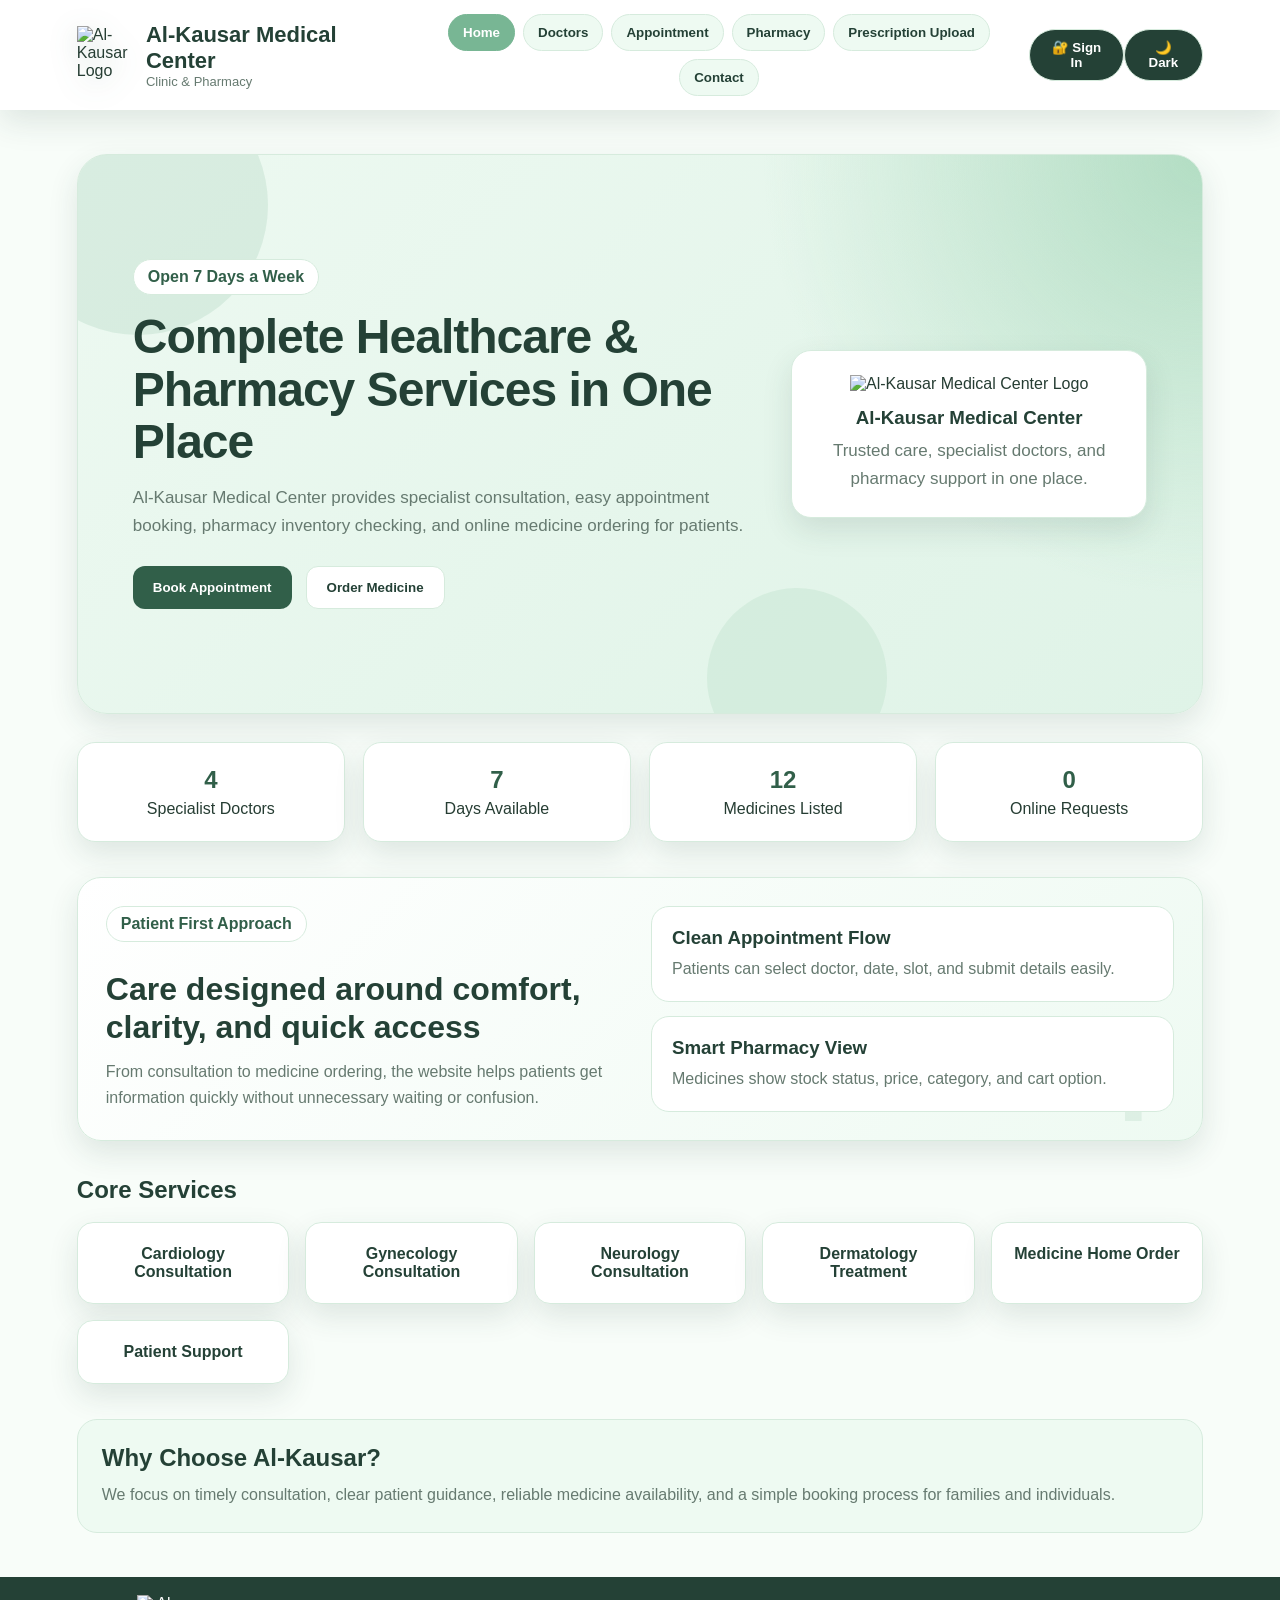
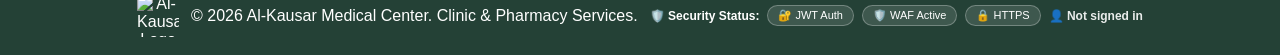
==== index.html @ 9e0a0aa0 "Move security status from sticky top bar into theme-matched footer line" ====
<!DOCTYPE html>
<html lang="en">
<head>
  <meta charset="UTF-8" />
  <meta name="viewport" content="width=device-width, initial-scale=1.0" />
  <title>Al-Kausar Medical Center</title>
  <link rel="icon" type="image/png" href="assets/favicon.png" />
  <link rel="stylesheet" href="style.css" />
</head>
<body>
  <div id="preloader" class="preloader">
    <img src="assets/logo.png" alt="Al-Kausar Logo" />
    <p>Loading Al-Kausar Medical Center...</p>
  </div>
  <header class="topbar">
    <div class="brand" onclick="openTab('home')">
      <img src="assets/logo.png" alt="Al-Kausar Logo" />
      <div>
        <h2>Al-Kausar Medical Center</h2>
        <p>Clinic & Pharmacy</p>
      </div>
    </div>

    <button id="menuToggle" class="menu-toggle" aria-label="Open menu">☰</button>

    <nav class="nav-tabs" id="navTabs">
      <button class="tab-btn active" data-tab="home">Home</button>
      <button class="tab-btn" data-tab="doctors">Doctors</button>
      <button class="tab-btn" data-tab="appointment">Appointment</button>
      <button class="tab-btn" data-tab="pharmacy">Pharmacy</button>
      <button class="tab-btn" data-tab="prescription">Prescription Upload</button>
      <button class="tab-btn" data-tab="contact">Contact</button>
    </nav>
    <button id="loginBtn" class="theme-toggle" title="Sign in with Amazon Cognito">🔐 Sign In</button>
    <button id="themeToggle" class="theme-toggle" title="Switch theme">🌙 Dark</button>
  </header>

  <main>
    <section id="home" class="tab-section active-section">
      <div class="hero">
        <div class="hero-text">
          <span class="pill">Open 7 Days a Week</span>
          <h1>Complete Healthcare & Pharmacy Services in One Place</h1>
          <p>
            Al-Kausar Medical Center provides specialist consultation, easy appointment booking, pharmacy inventory checking, and online medicine ordering for patients.
          </p>
          <div class="hero-actions">
            <button class="primary-btn" onclick="openTab('appointment')">Book Appointment</button>
            <button class="secondary-btn" onclick="openTab('pharmacy')">Order Medicine</button>
          </div>
        </div>

        <div class="hero-logo-card">
          <img src="assets/logo.png" alt="Al-Kausar Medical Center Logo" />
          <h3>Al-Kausar Medical Center</h3>
          <p>Trusted care, specialist doctors, and pharmacy support in one place.</p>
        </div>
      </div>

      <div class="stats">
        <div><h2>4</h2><p>Specialist Doctors</p></div>
        <div><h2>7</h2><p>Days Available</p></div>
        <div><h2 id="homeMedicineCount">0</h2><p>Medicines Listed</p></div>
        <div><h2 id="homeOrderCount">0</h2><p>Online Requests</p></div>
      </div>

      <section class="content-block featured-care">
        <div class="featured-text">
          <span class="pill">Patient First Approach</span>
          <h2>Care designed around comfort, clarity, and quick access</h2>
          <p>
            From consultation to medicine ordering, the website helps patients get information quickly
            without unnecessary waiting or confusion.
          </p>
        </div>
        <div class="featured-cards">
          <div>
            <h3>Clean Appointment Flow</h3>
            <p>Patients can select doctor, date, slot, and submit details easily.</p>
          </div>
          <div>
            <h3>Smart Pharmacy View</h3>
            <p>Medicines show stock status, price, category, and cart option.</p>
          </div>
        </div>
      </section>

      <section class="content-block">
        <h2>Core Services</h2>
        <div class="service-grid">
          <div>Cardiology Consultation</div>
          <div>Gynecology Consultation</div>
          <div>Neurology Consultation</div>
          <div>Dermatology Treatment</div>
          <div>Medicine Home Order</div>
          <div>Patient Support</div>
        </div>
      </section>

      <section class="content-block notice">
        <h2>Why Choose Al-Kausar?</h2>
        <p>
          We focus on timely consultation, clear patient guidance, reliable medicine availability,
          and a simple booking process for families and individuals.
        </p>
      </section>
    </section>

    <section id="doctors" class="tab-section">
      <div class="page-title">
        <h1>Doctor Schedule</h1>
        <p>View specialists, timings, room numbers, and direct booking options.</p>
      </div>
      <div id="doctorCards" class="card-grid"></div>
    </section>

    <section id="appointment" class="tab-section">
      <div class="page-title">
        <h1>Book Appointment</h1>
        <p>Book your clinic visit by selecting doctor, date, and time slot.</p>
      </div>

      <div class="two-column">
        <form id="appointmentForm" class="form-card">
          <h2>Patient Information</h2>
          <input type="text" id="patientName" placeholder="Patient Name" required />
          <input type="tel" id="phone" placeholder="Phone Number" required />
          <select id="doctorSelect" required>
            <option value="">Select Doctor</option>
          </select>
          <select id="slotSelect" required>
            <option value="">Select Slot</option>
          </select>
          <input type="date" id="date" required />
          <textarea id="message" placeholder="Symptoms / Message"></textarea>
          <button type="submit" class="primary-btn">Confirm Appointment</button>
        </form>

        <div class="info-card">
          <h2>Appointment Guidelines</h2>
          <ul>
            <li>Choose doctor and available slot carefully.</li>
            <li>Arrive 10 minutes before your appointment.</li>
            <li>Your booking confirmation will be shown instantly.</li>
            <li>Our team will contact you for confirmation if required.</li>
          </ul>
        </div>
      </div>

      <div id="appointmentResult" class="result-box hidden"></div>
    </section>

    <section id="pharmacy" class="tab-section">
      <div class="page-title">
        <h1>Pharmacy Inventory</h1>
        <p>Search medicine, add available items to cart, and place an online order.</p>
      </div>

      <div class="search-row">
        <input type="text" id="medicineSearch" placeholder="Search medicine or category..." />
        <select id="stockFilter">
          <option value="all">All Medicines</option>
          <option value="available">Available Only</option>
          <option value="out">Out of Stock</option>
        </select>
      </div>

      <div class="pharmacy-layout">
        <div id="medicineCards" class="medicine-grid"></div>

        <aside class="cart-panel">
          <h2>Medicine Cart</h2>
          <div id="cartItems" class="cart-items"></div>
          <div class="cart-total">
            <span>Total:</span>
            <strong id="cartTotal">Rs. 0</strong>
          </div>

          <form id="orderForm" class="order-form">
            <h3>Order Information</h3>
            <input type="text" id="customerName" placeholder="Full Name" required />
            <input type="tel" id="customerContact" placeholder="Contact Number" required />
            <textarea id="customerAddress" placeholder="Delivery Address" required></textarea>
            <button type="submit" class="primary-btn full-btn">Place Order</button>
          </form>
        </aside>
      </div>

      <div id="orderResult" class="result-box hidden"></div>
    </section>


    <section id="prescription" class="tab-section">
      <div class="page-title">
        <h1>Upload Prescription</h1>
        <p>Upload prescription image or PDF securely using private S3 pre-signed URL storage.</p>
      </div>

      <div class="two-column">
        <form id="prescriptionForm" class="form-card">
          <h2>Prescription File</h2>
          <input type="file" id="prescriptionFile" accept=".jpg,.jpeg,.png,.pdf" required />
          <button type="submit" class="primary-btn">Upload Prescription</button>
        </form>

        <div class="info-card">
          <h2>Upload Guidelines</h2>
          <ul>
            <li>Allowed file types: JPG, PNG, and PDF.</li>
            <li>The file is uploaded to private Amazon S3 storage.</li>
            <li>A temporary pre-signed URL is used for secure upload.</li>
            <li>The upload link automatically expires after a short time.</li>
          </ul>
        </div>
      </div>

      <div id="prescriptionResult" class="result-box hidden"></div>
    </section>

    <section id="contact" class="tab-section">
      <div class="page-title">
        <h1>Contact Us</h1>
        <p>Reach Al-Kausar Medical Center for appointments and pharmacy support.</p>
      </div>

      <div class="contact-grid">
        <div class="info-card">
          <h2>Clinic Details</h2>
          <p><strong>Address:</strong> Main Road, Karachi, Pakistan</p>
          <p><strong>Phone:</strong> 0318 0215568</p>
          <p><strong>WhatsApp:</strong> +92 318 0215568</p>
          <p><strong>Email:</strong> zaheeruddinansari1@gmail.com</p>
          <p><strong>Timing:</strong> Monday to Sunday, 10:00 AM - 9:00 PM</p>

          <div class="contact-buttons">
            <a class="contact-btn call" href="tel:+923180215568">Call Now</a>
            <a class="contact-btn whatsapp" href="https://wa.me/923180215568" target="_blank">WhatsApp</a>
            <a class="contact-btn gmail" href="mailto:zaheeruddinansari1@gmail.com">Gmail</a>
            <a class="contact-btn facebook" href="https://www.facebook.com/Alkausarmedicalcenter/" target="_blank">Facebook</a>
          </div>
        </div>

        <div class="info-card">
          <h2>Clinic Highlights</h2>
          <p><strong>Specialists:</strong> Cardiology, Gynecology, Neurology, Dermatology</p>
          <p><strong>Pharmacy:</strong> Medicine availability and ordering</p>
          <p><strong>Booking:</strong> Online appointment request</p>
          <p><strong>Support:</strong> Call, WhatsApp, Gmail, and Facebook</p>
          <p><strong>Care:</strong> Family-friendly medical services</p>
        </div>
      </div>
    </section>
  </main>

  <footer>
    <img src="assets/logo.png" alt="Al-Kausar Logo" />
    <p>© 2026 Al-Kausar Medical Center. Clinic & Pharmacy Services.</p>
    <div id="securityBar" class="security-bar">
      <div class="security-bar-inner">
        <span>🛡️ <strong>Security Status:</strong></span>
        <span id="secAuth" class="sec-badge">🔐 JWT Auth</span>
        <span id="secWAF" class="sec-badge">🛡️ WAF Active</span>
        <span id="secTLS" class="sec-badge">🔒 HTTPS</span>
        <span id="secUser" class="sec-user"></span>
      </div>
    </div>
  </footer>

  <script src="script-final-no-login.js"></script>
</body>
</html>
---- style.css ----
* {
  margin: 0;
  padding: 0;
  box-sizing: border-box;
  font-family: Arial, Helvetica, sans-serif;
}

:root {
  --dark: #244136;
  --deep: #315f49;
  --green: #78b694;
  --green-2: #9ed3b3;
  --mint: #eefaf2;
  --soft: #f8fdf9;
  --border: #d6ebdd;
  --white: #ffffff;
  --text: #263d33;
  --muted: #667a70;
  --danger: #b83d3d;
  --danger-bg: #ffe8e8;
  --warning-bg: #fff4d9;
  --shadow: 0 12px 30px rgba(36, 65, 54, 0.12);
}

body {
  background: var(--soft);
  color: var(--text);
}

.topbar {
  background: rgba(255, 255, 255, 0.95);
  padding: 14px 6%;
  display: flex;
  justify-content: space-between;
  align-items: center;
  box-shadow: var(--shadow);
  position: sticky;
  top: 0;
  z-index: 20;
  backdrop-filter: blur(12px);
}

.brand {
  display: flex;
  align-items: center;
  gap: 12px;
  cursor: pointer;
}

.brand img {
  width: 58px;
  height: 58px;
  object-fit: contain;
}

.brand h2 {
  color: var(--dark);
  font-size: 22px;
}

.brand p {
  color: var(--muted);
  font-size: 13px;
}

.nav-tabs {
  display: flex;
  gap: 8px;
  flex-wrap: wrap;
  justify-content: center;
}

.tab-btn {
  border: 1px solid var(--border);
  background: var(--mint);
  color: var(--dark);
  padding: 10px 14px;
  border-radius: 999px;
  cursor: pointer;
  font-weight: bold;
}

.tab-btn:hover,
.tab-btn.active {
  background: var(--green);
  color: var(--white);
  border-color: var(--green);
}

main {
  min-height: 82vh;
}

.tab-section {
  display: none;
  padding: 44px 6%;
}

.active-section {
  display: block;
}

.hero {
  background:
    radial-gradient(circle at top right, rgba(158, 211, 179, 0.7), transparent 35%),
    linear-gradient(135deg, #edf9f1, #dff3e7);
  border-radius: 30px;
  padding: 55px;
  display: grid;
  grid-template-columns: 1.4fr 0.8fr;
  gap: 35px;
  align-items: center;
  box-shadow: var(--shadow);
  border: 1px solid var(--border);
}

.pill {
  background: var(--white);
  color: var(--deep);
  padding: 8px 14px;
  border-radius: 999px;
  display: inline-block;
  font-weight: bold;
  margin-bottom: 16px;
  border: 1px solid var(--border);
}

.hero h1 {
  color: var(--dark);
  font-size: 48px;
  margin-bottom: 15px;
  line-height: 1.1;
}

.hero p {
  color: var(--muted);
  font-size: 17px;
  line-height: 1.65;
}

.hero-actions {
  margin-top: 26px;
  display: flex;
  gap: 14px;
  flex-wrap: wrap;
}

.primary-btn,
.secondary-btn,
.danger-btn {
  border: none;
  padding: 13px 20px;
  border-radius: 12px;
  font-weight: bold;
  cursor: pointer;
}

.primary-btn {
  background: var(--deep);
  color: var(--white);
}

.primary-btn:hover {
  background: var(--dark);
}

.secondary-btn {
  background: var(--white);
  color: var(--dark);
  border: 1px solid var(--border);
}

.danger-btn {
  background: var(--danger-bg);
  color: var(--danger);
}

.primary-btn:disabled {
  opacity: 0.55;
  cursor: not-allowed;
}

.hero-logo-card,
.form-card,
.info-card,
.card,
.cart-panel,
.record-card {
  background: var(--white);
  padding: 24px;
  border-radius: 20px;
  box-shadow: var(--shadow);
  border: 1px solid var(--border);
}

.hero-logo-card {
  text-align: center;
}

.hero-logo-card img {
  width: 210px;
  max-width: 100%;
  object-fit: contain;
  margin-bottom: 14px;
}

.hero-logo-card h3 {
  color: var(--dark);
  margin-bottom: 8px;
}

.stats {
  display: grid;
  grid-template-columns: repeat(4, 1fr);
  gap: 18px;
  margin: 28px 0;
}

.stats div {
  background: var(--white);
  border-radius: 18px;
  box-shadow: var(--shadow);
  padding: 23px;
  text-align: center;
  border: 1px solid var(--border);
}

.stats h2 {
  color: var(--deep);
  margin-bottom: 6px;
}

.content-block {
  margin-top: 35px;
}

.content-block h2,
.page-title h1 {
  color: var(--dark);
}

.notice {
  background: var(--mint);
  border: 1px solid var(--border);
  padding: 24px;
  border-radius: 20px;
}

.notice p {
  color: var(--muted);
  margin-top: 10px;
  line-height: 1.6;
}

.page-title {
  margin-bottom: 28px;
}

.page-title h1 {
  font-size: 40px;
  margin-bottom: 8px;
}

.page-title p {
  color: var(--muted);
}

.service-grid {
  margin-top: 18px;
  display: grid;
  grid-template-columns: repeat(auto-fit, minmax(190px, 1fr));
  gap: 16px;
}

.service-grid div {
  background: var(--white);
  padding: 22px;
  border-radius: 16px;
  text-align: center;
  box-shadow: var(--shadow);
  font-weight: bold;
  color: var(--dark);
  border: 1px solid var(--border);
}

.card-grid,
.medicine-grid {
  display: grid;
  grid-template-columns: repeat(auto-fit, minmax(255px, 1fr));
  gap: 20px;
}

.card h3 {
  color: var(--dark);
  margin: 10px 0;
}

.card p {
  color: var(--muted);
  margin: 8px 0;
  line-height: 1.45;
}

.badge {
  display: inline-block;
  padding: 7px 11px;
  background: var(--mint);
  color: var(--deep);
  border-radius: 999px;
  font-size: 13px;
  font-weight: bold;
  border: 1px solid var(--border);
}

.available {
  background: #ddf7e5;
  color: #247a43;
}

.out {
  background: var(--danger-bg);
  color: var(--danger);
}

.low {
  background: var(--warning-bg);
  color: #9a6b00;
}

.two-column,
.contact-grid,
.records-grid {
  display: grid;
  grid-template-columns: 1.15fr 0.85fr;
  gap: 24px;
}

.form-card {
  display: grid;
  gap: 14px;
}

.form-card h2,
.info-card h2,
.cart-panel h2,
.record-card h2 {
  color: var(--dark);
}

.info-card p,
.info-card li {
  margin: 10px 0;
  color: var(--muted);
  line-height: 1.5;
}

.info-card ul {
  padding-left: 20px;
}

input,
select,
textarea {
  padding: 13px;
  border: 1px solid var(--border);
  border-radius: 12px;
  font-size: 15px;
  outline-color: var(--green);
  background: #fcfffd;
}

textarea {
  min-height: 95px;
  resize: vertical;
}

.result-box {
  background: var(--white);
  margin-top: 22px;
  padding: 20px;
  border-radius: 16px;
  border-left: 6px solid var(--green);
  box-shadow: var(--shadow);
}

.result-box h3 {
  color: var(--dark);
  margin-bottom: 10px;
}

.hidden {
  display: none;
}

.search-row {
  display: flex;
  gap: 14px;
  margin-bottom: 24px;
}

.search-row input {
  flex: 1;
}

.pharmacy-layout {
  display: grid;
  grid-template-columns: 1fr 370px;
  gap: 24px;
  align-items: start;
}

.cart-panel {
  position: sticky;
  top: 105px;
}

.cart-items {
  margin: 16px 0;
  max-height: 230px;
  overflow-y: auto;
}

.cart-item {
  background: var(--mint);
  border-radius: 12px;
  padding: 12px;
  margin-bottom: 10px;
  border: 1px solid var(--border);
}

.cart-item-top {
  display: flex;
  justify-content: space-between;
  gap: 8px;
  align-items: center;
}

.small-btn {
  border: none;
  background: var(--danger-bg);
  color: var(--danger);
  padding: 6px 9px;
  border-radius: 8px;
  cursor: pointer;
  font-weight: bold;
}

.qty-row {
  display: flex;
  gap: 8px;
  margin-top: 8px;
}

.qty-row button {
  padding: 7px 12px;
}

.cart-total {
  border-top: 1px solid var(--border);
  border-bottom: 1px solid var(--border);
  padding: 14px 0;
  display: flex;
  justify-content: space-between;
  margin-bottom: 15px;
}

.order-form {
  display: grid;
  gap: 12px;
}

.order-form h3 {
  color: var(--dark);
}

.full-btn {
  width: 100%;
}

.record-actions {
  display: flex;
  gap: 12px;
  flex-wrap: wrap;
  margin-bottom: 20px;
}

.record-item {
  background: var(--mint);
  border: 1px solid var(--border);
  padding: 14px;
  border-radius: 14px;
  margin: 12px 0;
}

.record-item p {
  color: var(--muted);
  margin: 6px 0;
}

footer {
  background: var(--dark);
  color: var(--white);
  text-align: center;
  padding: 18px;
  display: flex;
  gap: 12px;
  align-items: center;
  justify-content: center;
  flex-wrap: wrap;
}

footer img {
  width: 42px;
  height: 42px;
  object-fit: contain;
}

@media (max-width: 1020px) {
  .topbar {
    flex-direction: column;
    gap: 16px;
  }

  .hero,
  .two-column,
  .contact-grid,
  .records-grid,
  .pharmacy-layout {
    grid-template-columns: 1fr;
  }

  .cart-panel {
    position: static;
  }

  .stats {
    grid-template-columns: repeat(2, 1fr);
  }
}

@media (max-width: 620px) {
  .tab-section {
    padding: 28px 5%;
  }

  .brand h2 {
    font-size: 18px;
  }

  .brand img {
    width: 50px;
    height: 50px;
  }

  .hero {
    padding: 30px;
  }

  .hero h1 {
    font-size: 33px;
  }

  .stats {
    grid-template-columns: 1fr;
  }

  .search-row {
    flex-direction: column;
  }
}

.contact-buttons {
  margin-top: 20px;
  display: grid;
  grid-template-columns: repeat(2, 1fr);
  gap: 12px;
}

.contact-btn {
  text-decoration: none;
  padding: 12px 14px;
  border-radius: 12px;
  text-align: center;
  font-weight: bold;
  color: var(--white);
  box-shadow: 0 8px 18px rgba(36, 65, 54, 0.10);
}

.contact-btn.call {
  background: var(--deep);
}

.contact-btn.whatsapp {
  background: #25d366;
}

.contact-btn.gmail {
  background: #d44638;
}

.contact-btn.facebook {
  background: #1877f2;
}

.contact-btn:hover {
  filter: brightness(0.95);
  transform: translateY(-1px);
}

@media (max-width: 520px) {
  .contact-buttons {
    grid-template-columns: 1fr;
  }
}

/* Professional polish update */
html {
  scroll-behavior: smooth;
}

body {
  transition: background 0.35s ease, color 0.35s ease;
}

.preloader {
  position: fixed;
  inset: 0;
  background: var(--soft);
  z-index: 999;
  display: grid;
  place-items: center;
  text-align: center;
  transition: opacity 0.5s ease, visibility 0.5s ease;
}

.preloader img {
  width: 120px;
  animation: pulseLogo 1.4s infinite ease-in-out;
}

.preloader p {
  color: var(--dark);
  font-weight: bold;
  margin-top: 14px;
}

.preloader.hide {
  opacity: 0;
  visibility: hidden;
}

.theme-toggle {
  border: 1px solid var(--border);
  background: var(--dark);
  color: var(--white);
  padding: 10px 14px;
  border-radius: 999px;
  cursor: pointer;
  font-weight: bold;
  transition: transform 0.25s ease, background 0.25s ease;
}

.theme-toggle:hover {
  transform: translateY(-2px);
  background: var(--deep);
}

.hero,
.stats div,
.service-grid div,
.card,
.info-card,
.form-card,
.cart-panel,
.hero-logo-card,
.record-card,
.notice {
  animation: fadeUp 0.65s ease both;
}

.card,
.service-grid div,
.stats div,
.info-card,
.form-card,
.cart-panel,
.hero-logo-card {
  transition: transform 0.28s ease, box-shadow 0.28s ease, border-color 0.28s ease;
}

.card:hover,
.service-grid div:hover,
.stats div:hover,
.info-card:hover,
.form-card:hover,
.cart-panel:hover,
.hero-logo-card:hover {
  transform: translateY(-6px);
  box-shadow: 0 18px 40px rgba(36, 65, 54, 0.18);
  border-color: var(--green-2);
}

.primary-btn,
.secondary-btn,
.danger-btn,
.tab-btn,
.contact-btn {
  transition: transform 0.25s ease, filter 0.25s ease, background 0.25s ease, color 0.25s ease;
}

.primary-btn:hover,
.secondary-btn:hover,
.danger-btn:hover,
.tab-btn:hover,
.contact-btn:hover {
  transform: translateY(-2px);
}

.hero-logo-card img {
  animation: floatLogo 3.5s ease-in-out infinite;
}

.card:nth-child(2),
.service-grid div:nth-child(2),
.stats div:nth-child(2) {
  animation-delay: 0.08s;
}

.card:nth-child(3),
.service-grid div:nth-child(3),
.stats div:nth-child(3) {
  animation-delay: 0.16s;
}

.card:nth-child(4),
.service-grid div:nth-child(4),
.stats div:nth-child(4) {
  animation-delay: 0.24s;
}

input:focus,
select:focus,
textarea:focus {
  box-shadow: 0 0 0 4px rgba(120, 182, 148, 0.20);
}

.result-box {
  animation: fadeUp 0.45s ease both;
}

body.dark-mode {
  --dark: #e9fff1;
  --deep: #9ed3b3;
  --green: #78b694;
  --green-2: #a9dcbc;
  --mint: #163326;
  --soft: #0d1f18;
  --border: #2d5a44;
  --white: #132b21;
  --text: #e6f7ed;
  --muted: #b6cfc0;
  --danger: #ff9b9b;
  --danger-bg: #4a2020;
  --warning-bg: #493c18;
  --shadow: 0 12px 30px rgba(0, 0, 0, 0.35);
}

body.dark-mode .topbar {
  background: rgba(19, 43, 33, 0.92);
}

body.dark-mode .hero {
  background:
    radial-gradient(circle at top right, rgba(120, 182, 148, 0.25), transparent 35%),
    linear-gradient(135deg, #132b21, #0f251c);
}

body.dark-mode input,
body.dark-mode select,
body.dark-mode textarea {
  background: #0f251c;
  color: var(--text);
}

body.dark-mode .secondary-btn {
  background: #0f251c;
  color: var(--text);
}

body.dark-mode .preloader {
  background: var(--soft);
}

body.dark-mode .contact-btn.gmail,
body.dark-mode .contact-btn.facebook,
body.dark-mode .contact-btn.whatsapp {
  color: white;
}

@keyframes fadeUp {
  from {
    opacity: 0;
    transform: translateY(18px);
  }
  to {
    opacity: 1;
    transform: translateY(0);
  }
}

@keyframes floatLogo {
  0%, 100% {
    transform: translateY(0);
  }
  50% {
    transform: translateY(-10px);
  }
}

@keyframes pulseLogo {
  0%, 100% {
    transform: scale(1);
    opacity: 0.85;
  }
  50% {
    transform: scale(1.08);
    opacity: 1;
  }
}

@media (max-width: 1020px) {
  .theme-toggle {
    align-self: center;
  }
}

/* v6 responsive and premium animation update */
.menu-toggle {
  display: none;
  border: 1px solid var(--border);
  background: var(--mint);
  color: var(--dark);
  width: 44px;
  height: 44px;
  border-radius: 12px;
  font-size: 24px;
  cursor: pointer;
  transition: transform 0.25s ease, background 0.25s ease;
}

.menu-toggle:hover {
  transform: rotate(4deg) scale(1.05);
  background: var(--green);
  color: var(--white);
}

.brand img {
  animation: logoGlow 3s ease-in-out infinite;
  filter: drop-shadow(0 8px 14px rgba(49, 95, 73, 0.22));
  transition: transform 0.35s ease, filter 0.35s ease;
}

.brand:hover img {
  transform: rotate(-4deg) scale(1.08);
  filter: drop-shadow(0 12px 22px rgba(49, 95, 73, 0.35));
}

.hero {
  position: relative;
  overflow: hidden;
  min-height: 560px;
}

.hero::before,
.hero::after {
  content: "";
  position: absolute;
  border-radius: 50%;
  pointer-events: none;
}

.hero::before {
  width: 260px;
  height: 260px;
  background: rgba(120, 182, 148, 0.18);
  top: -80px;
  left: -70px;
  animation: slowFloat 7s ease-in-out infinite;
}

.hero::after {
  width: 180px;
  height: 180px;
  background: rgba(158, 211, 179, 0.22);
  bottom: -55px;
  right: 28%;
  animation: slowFloat 8s ease-in-out infinite reverse;
}

.hero-text,
.hero-logo-card {
  position: relative;
  z-index: 1;
}

.hero-text h1 {
  max-width: 780px;
  letter-spacing: -1px;
}

.trust-row {
  margin-top: 30px;
  display: grid;
  grid-template-columns: repeat(3, 1fr);
  gap: 14px;
}

.trust-row div {
  background: rgba(255, 255, 255, 0.72);
  border: 1px solid var(--border);
  border-radius: 16px;
  padding: 14px;
  backdrop-filter: blur(8px);
  transition: transform 0.25s ease, background 0.25s ease;
}

.trust-row div:hover {
  transform: translateY(-4px);
  background: var(--white);
}

.trust-row strong {
  display: block;
  color: var(--dark);
  margin-bottom: 4px;
}

.trust-row span {
  color: var(--muted);
  font-size: 13px;
}

.logo-orbit {
  width: 230px;
  height: 230px;
  margin: 0 auto 12px;
  position: relative;
  display: grid;
  place-items: center;
}

.logo-orbit img {
  width: 185px;
  position: relative;
  z-index: 2;
  animation: logoBreath 3.2s ease-in-out infinite;
}

.logo-orbit span {
  position: absolute;
  border: 1px dashed var(--green);
  border-radius: 50%;
  inset: 8px;
  animation: rotateOrbit 16s linear infinite;
}

.logo-orbit span:nth-child(2) {
  inset: 28px;
  animation-direction: reverse;
  animation-duration: 11s;
  opacity: 0.65;
}

.mini-hours {
  background: var(--mint);
  border: 1px solid var(--border);
  padding: 12px;
  border-radius: 14px;
  margin-top: 16px;
}

.mini-hours p {
  margin: 6px 0;
  font-size: 14px;
}

.quick-strip {
  margin: 24px 0;
  display: grid;
  grid-template-columns: repeat(3, 1fr);
  gap: 18px;
}

.quick-strip div {
  background: var(--white);
  border: 1px solid var(--border);
  box-shadow: var(--shadow);
  border-radius: 20px;
  padding: 22px;
  transition: transform 0.28s ease, box-shadow 0.28s ease;
  animation: fadeUp 0.65s ease both;
}

.quick-strip div:hover {
  transform: translateY(-8px) scale(1.01);
  box-shadow: 0 20px 42px rgba(36, 65, 54, 0.18);
}

.quick-strip span {
  display: inline-grid;
  place-items: center;
  width: 42px;
  height: 42px;
  border-radius: 50%;
  background: var(--mint);
  color: var(--deep);
  font-weight: bold;
  margin-bottom: 12px;
  border: 1px solid var(--border);
}

.quick-strip h3 {
  color: var(--dark);
  margin-bottom: 8px;
}

.quick-strip p {
  color: var(--muted);
  line-height: 1.5;
}

.featured-care {
  display: grid;
  grid-template-columns: 1fr 1fr;
  gap: 22px;
  align-items: stretch;
  background: linear-gradient(135deg, var(--white), var(--mint));
  border: 1px solid var(--border);
  border-radius: 24px;
  padding: 28px;
  box-shadow: var(--shadow);
  overflow: hidden;
  position: relative;
}

.featured-care::after {
  content: "+";
  position: absolute;
  right: 25px;
  bottom: -28px;
  font-size: 150px;
  color: rgba(120, 182, 148, 0.15);
  font-weight: bold;
}

.featured-text,
.featured-cards {
  position: relative;
  z-index: 1;
}

.featured-text h2 {
  font-size: 32px;
  line-height: 1.2;
  margin: 12px 0;
}

.featured-text p {
  color: var(--muted);
  line-height: 1.65;
}

.featured-cards {
  display: grid;
  gap: 14px;
}

.featured-cards div {
  background: var(--white);
  border: 1px solid var(--border);
  border-radius: 18px;
  padding: 20px;
  transition: transform 0.25s ease;
}

.featured-cards div:hover {
  transform: translateX(6px);
}

.featured-cards h3 {
  color: var(--dark);
  margin-bottom: 8px;
}

.featured-cards p {
  color: var(--muted);
  line-height: 1.5;
}

.card:hover .badge {
  transform: scale(1.04);
}

.badge {
  transition: transform 0.25s ease;
}

.card {
  position: relative;
  overflow: hidden;
}

.card::after {
  content: "";
  position: absolute;
  width: 80px;
  height: 80px;
  background: rgba(120, 182, 148, 0.10);
  border-radius: 50%;
  right: -30px;
  top: -30px;
  transition: transform 0.35s ease;
}

.card:hover::after {
  transform: scale(2.2);
}

.card > * {
  position: relative;
  z-index: 1;
}

.contact-btn {
  position: relative;
  overflow: hidden;
}

.contact-btn::after {
  content: "";
  position: absolute;
  inset: 0;
  transform: translateX(-100%);
  background: linear-gradient(90deg, transparent, rgba(255,255,255,0.25), transparent);
  transition: transform 0.5s ease;
}

.contact-btn:hover::after {
  transform: translateX(100%);
}

body.dark-mode .trust-row div {
  background: rgba(19, 43, 33, 0.76);
}

body.dark-mode .featured-care {
  background: linear-gradient(135deg, #132b21, #10261d);
}

@keyframes logoGlow {
  0%, 100% {
    filter: drop-shadow(0 8px 14px rgba(49, 95, 73, 0.20));
  }
  50% {
    filter: drop-shadow(0 12px 24px rgba(49, 95, 73, 0.42));
  }
}

@keyframes logoBreath {
  0%, 100% {
    transform: scale(1) translateY(0);
  }
  50% {
    transform: scale(1.035) translateY(-5px);
  }
}

@keyframes rotateOrbit {
  to {
    transform: rotate(360deg);
  }
}

@keyframes slowFloat {
  0%, 100% {
    transform: translate(0, 0);
  }
  50% {
    transform: translate(16px, 20px);
  }
}

/* Stronger mobile responsiveness */
@media (max-width: 1020px) {
  .topbar {
    display: grid;
    grid-template-columns: 1fr auto auto;
    align-items: center;
    gap: 12px;
  }

  .brand {
    justify-self: start;
  }

  .menu-toggle {
    display: inline-grid;
    place-items: center;
  }

  .theme-toggle {
    justify-self: end;
  }

  .nav-tabs {
    grid-column: 1 / -1;
    display: none;
    width: 100%;
    background: var(--white);
    border: 1px solid var(--border);
    border-radius: 18px;
    padding: 12px;
    box-shadow: var(--shadow);
  }

  .nav-tabs.open {
    display: grid;
    grid-template-columns: repeat(2, 1fr);
  }

  .tab-btn {
    width: 100%;
    border-radius: 12px;
  }

  .hero {
    min-height: auto;
    padding: 38px;
  }

  .hero h1 {
    font-size: 42px;
  }

  .trust-row,
  .quick-strip,
  .featured-care {
    grid-template-columns: 1fr;
  }

  .hero-logo-card {
    max-width: 420px;
    margin: 0 auto;
  }

  body.dark-mode .nav-tabs {
    background: var(--white);
  }
}

@media (max-width: 720px) {
  .topbar {
    padding: 12px 4%;
    grid-template-columns: 1fr auto auto;
  }

  .brand h2 {
    font-size: 16px;
  }

  .brand p {
    font-size: 12px;
  }

  .brand img {
    width: 45px;
    height: 45px;
  }

  .theme-toggle {
    padding: 9px 10px;
    font-size: 13px;
  }

  .hero {
    padding: 26px;
    border-radius: 22px;
  }

  .hero h1 {
    font-size: 31px;
    letter-spacing: -0.5px;
  }

  .hero p {
    font-size: 15px;
  }

  .hero-actions {
    display: grid;
    grid-template-columns: 1fr;
  }

  .primary-btn,
  .secondary-btn,
  .danger-btn {
    width: 100%;
  }

  .logo-orbit {
    width: 180px;
    height: 180px;
  }

  .logo-orbit img {
    width: 140px;
  }

  .page-title h1 {
    font-size: 30px;
  }

  .quick-strip div,
  .featured-care,
  .service-grid div,
  .card,
  .form-card,
  .info-card,
  .cart-panel {
    border-radius: 16px;
  }

  .contact-buttons {
    grid-template-columns: 1fr;
  }

  .cart-items {
    max-height: none;
  }
}

@media (max-width: 420px) {
  .topbar {
    grid-template-columns: 1fr auto;
  }

  .theme-toggle {
    grid-column: 1 / -1;
    width: 100%;
  }

  .menu-toggle {
    grid-column: 2;
    grid-row: 1;
  }

  .nav-tabs.open {
    grid-template-columns: 1fr;
  }

  .hero h1 {
    font-size: 27px;
  }

  .stats div {
    padding: 18px;
  }

  .tab-section {
    padding-left: 4%;
    padding-right: 4%;
  }
}

/* ---- Security status (footer) + auth UI ---- */
.security-bar {
  color: var(--white);
  padding: 6px 0;
  font-size: 12px;
}

.security-bar-inner {
  max-width: 1200px;
  margin: 0 auto;
  display: flex;
  flex-wrap: wrap;
  align-items: center;
  justify-content: center;
  gap: 8px;
}

.sec-badge {
  background: rgba(128, 128, 128, 0.18);
  border: 1px solid rgba(128, 128, 128, 0.32);
  padding: 3px 10px;
  border-radius: 999px;
  font-size: 11px;
}

@supports (background: color-mix(in srgb, red 10%, transparent)) {
  .sec-badge {
    background: color-mix(in srgb, currentColor 12%, transparent);
    border: 1px solid color-mix(in srgb, currentColor 28%, transparent);
  }
}

.sec-user {
  font-weight: bold;
  opacity: 0.9;
}

.theme-toggle.logged-in {
  background: var(--green, #1e8e7e);
}
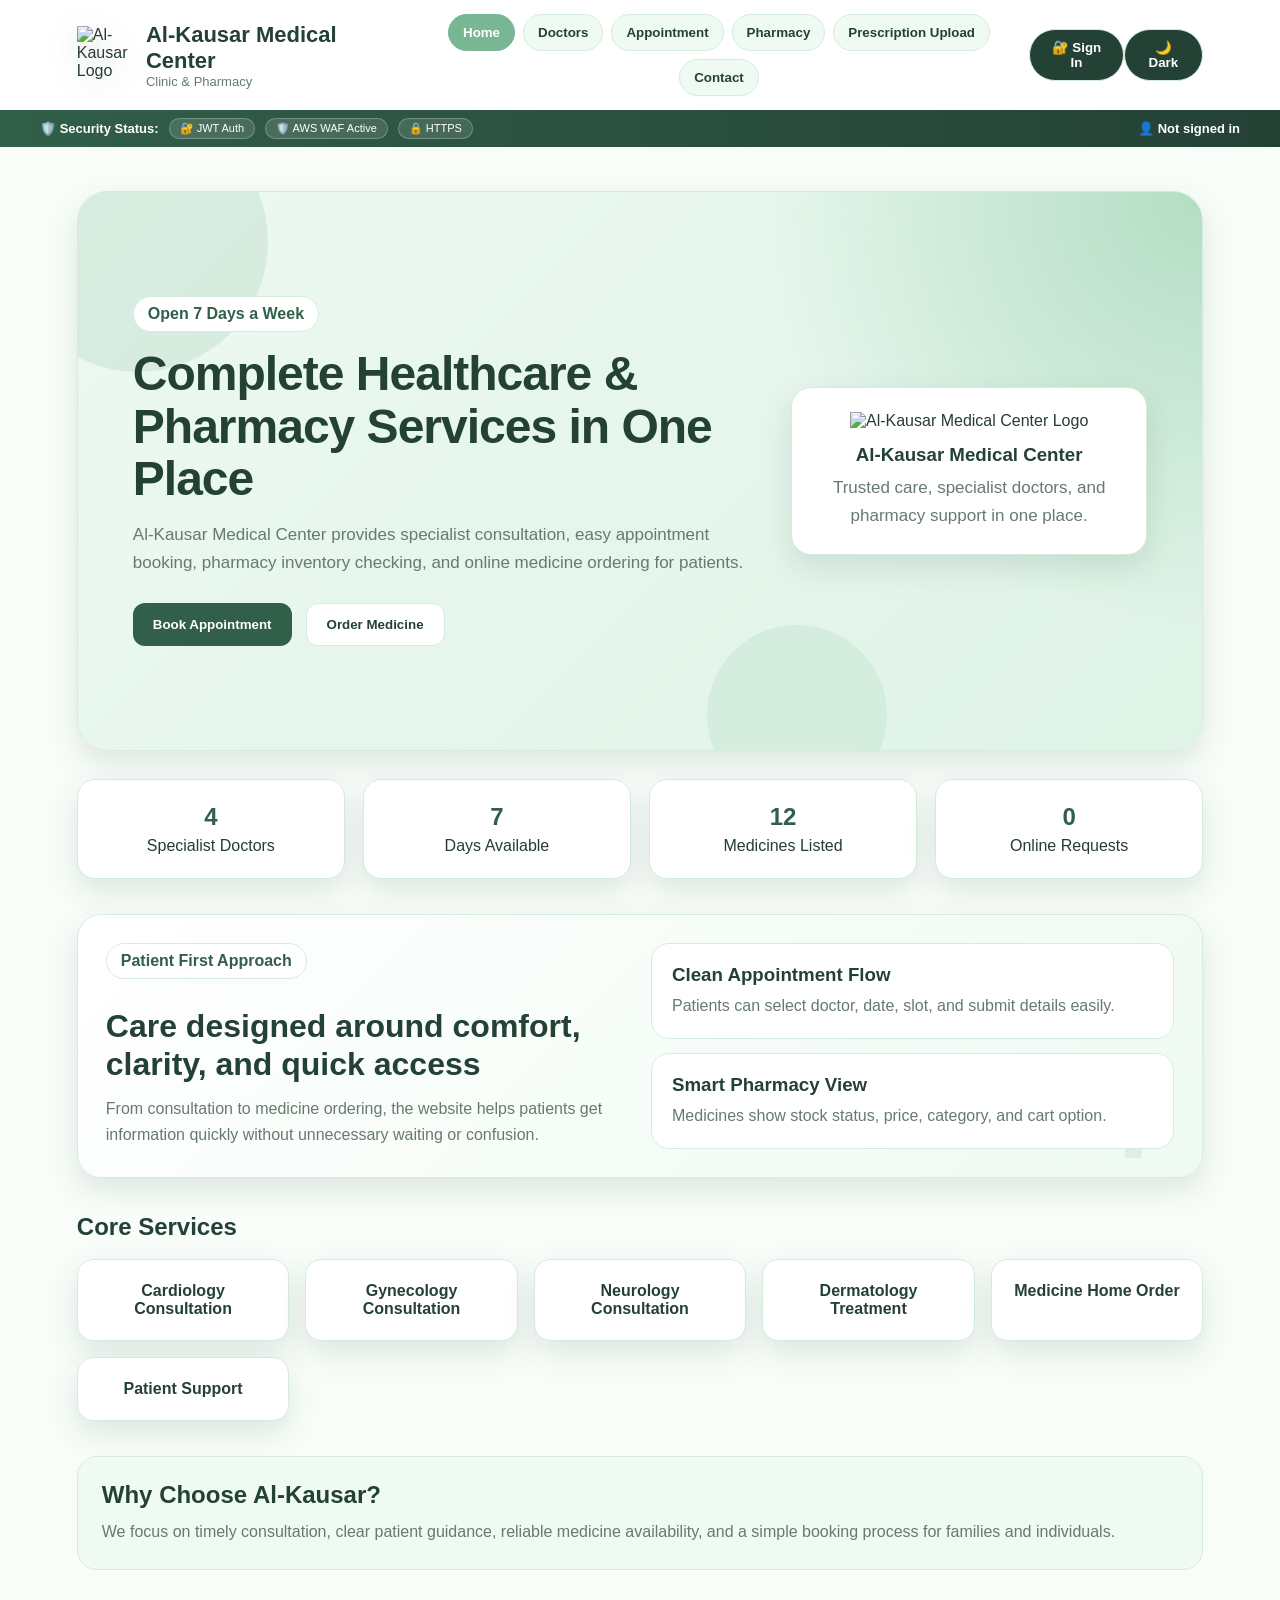
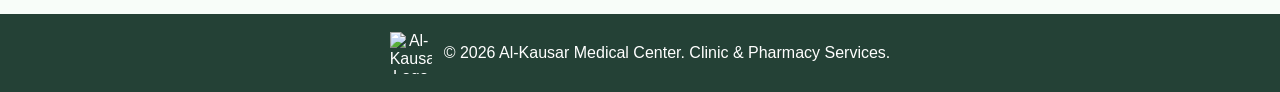
==== commit f4e39116: "Add InfoSec hardening: Cognito login, JWT API auth, WAF, throttling, alerting - Cognito user pool + " ====
--- a/index.html
+++ b/index.html
@@ -35,6 +35,16 @@
     <button id="themeToggle" class="theme-toggle" title="Switch theme">🌙 Dark</button>
   </header>
 
+  <div id="securityBar" class="security-bar hidden">
+    <div class="security-bar-inner">
+      <span>🛡️ <strong>Security Status:</strong></span>
+      <span id="secAuth" class="sec-badge">🔐 JWT Auth</span>
+      <span id="secWAF" class="sec-badge">🛡️ AWS WAF Active</span>
+      <span id="secTLS" class="sec-badge">🔒 HTTPS</span>
+      <span id="secUser" class="sec-user"></span>
+    </div>
+  </div>
+
   <main>
     <section id="home" class="tab-section active-section">
       <div class="hero">
@@ -255,15 +265,6 @@
   <footer>
     <img src="assets/logo.png" alt="Al-Kausar Logo" />
     <p>© 2026 Al-Kausar Medical Center. Clinic & Pharmacy Services.</p>
-    <div id="securityBar" class="security-bar">
-      <div class="security-bar-inner">
-        <span>🛡️ <strong>Security Status:</strong></span>
-        <span id="secAuth" class="sec-badge">🔐 JWT Auth</span>
-        <span id="secWAF" class="sec-badge">🛡️ WAF Active</span>
-        <span id="secTLS" class="sec-badge">🔒 HTTPS</span>
-        <span id="secUser" class="sec-user"></span>
-      </div>
-    </div>
   </footer>
 
   <script src="script-final-no-login.js"></script>
--- a/style.css
+++ b/style.css
@@ -1372,11 +1372,15 @@
   }
 }
 
-/* ---- Security status (footer) + auth UI ---- */
+/* ---- Security bar + auth UI ---- */
 .security-bar {
-  color: var(--white);
-  padding: 6px 0;
-  font-size: 12px;
+  background: linear-gradient(90deg, var(--deep, #0e4d4a), var(--dark, #123f3f));
+  color: #fff;
+  padding: 8px 22px;
+  font-size: 13px;
+  position: sticky;
+  top: 0;
+  z-index: 20;
 }
 
 .security-bar-inner {
@@ -1385,28 +1389,20 @@
   display: flex;
   flex-wrap: wrap;
   align-items: center;
-  justify-content: center;
-  gap: 8px;
+  gap: 10px;
 }
 
 .sec-badge {
-  background: rgba(128, 128, 128, 0.18);
-  border: 1px solid rgba(128, 128, 128, 0.32);
+  background: rgba(255, 255, 255, 0.12);
+  border: 1px solid rgba(255, 255, 255, 0.25);
   padding: 3px 10px;
   border-radius: 999px;
   font-size: 11px;
 }
 
-@supports (background: color-mix(in srgb, red 10%, transparent)) {
-  .sec-badge {
-    background: color-mix(in srgb, currentColor 12%, transparent);
-    border: 1px solid color-mix(in srgb, currentColor 28%, transparent);
-  }
-}
-
 .sec-user {
+  margin-left: auto;
   font-weight: bold;
-  opacity: 0.9;
 }
 
 .theme-toggle.logged-in {
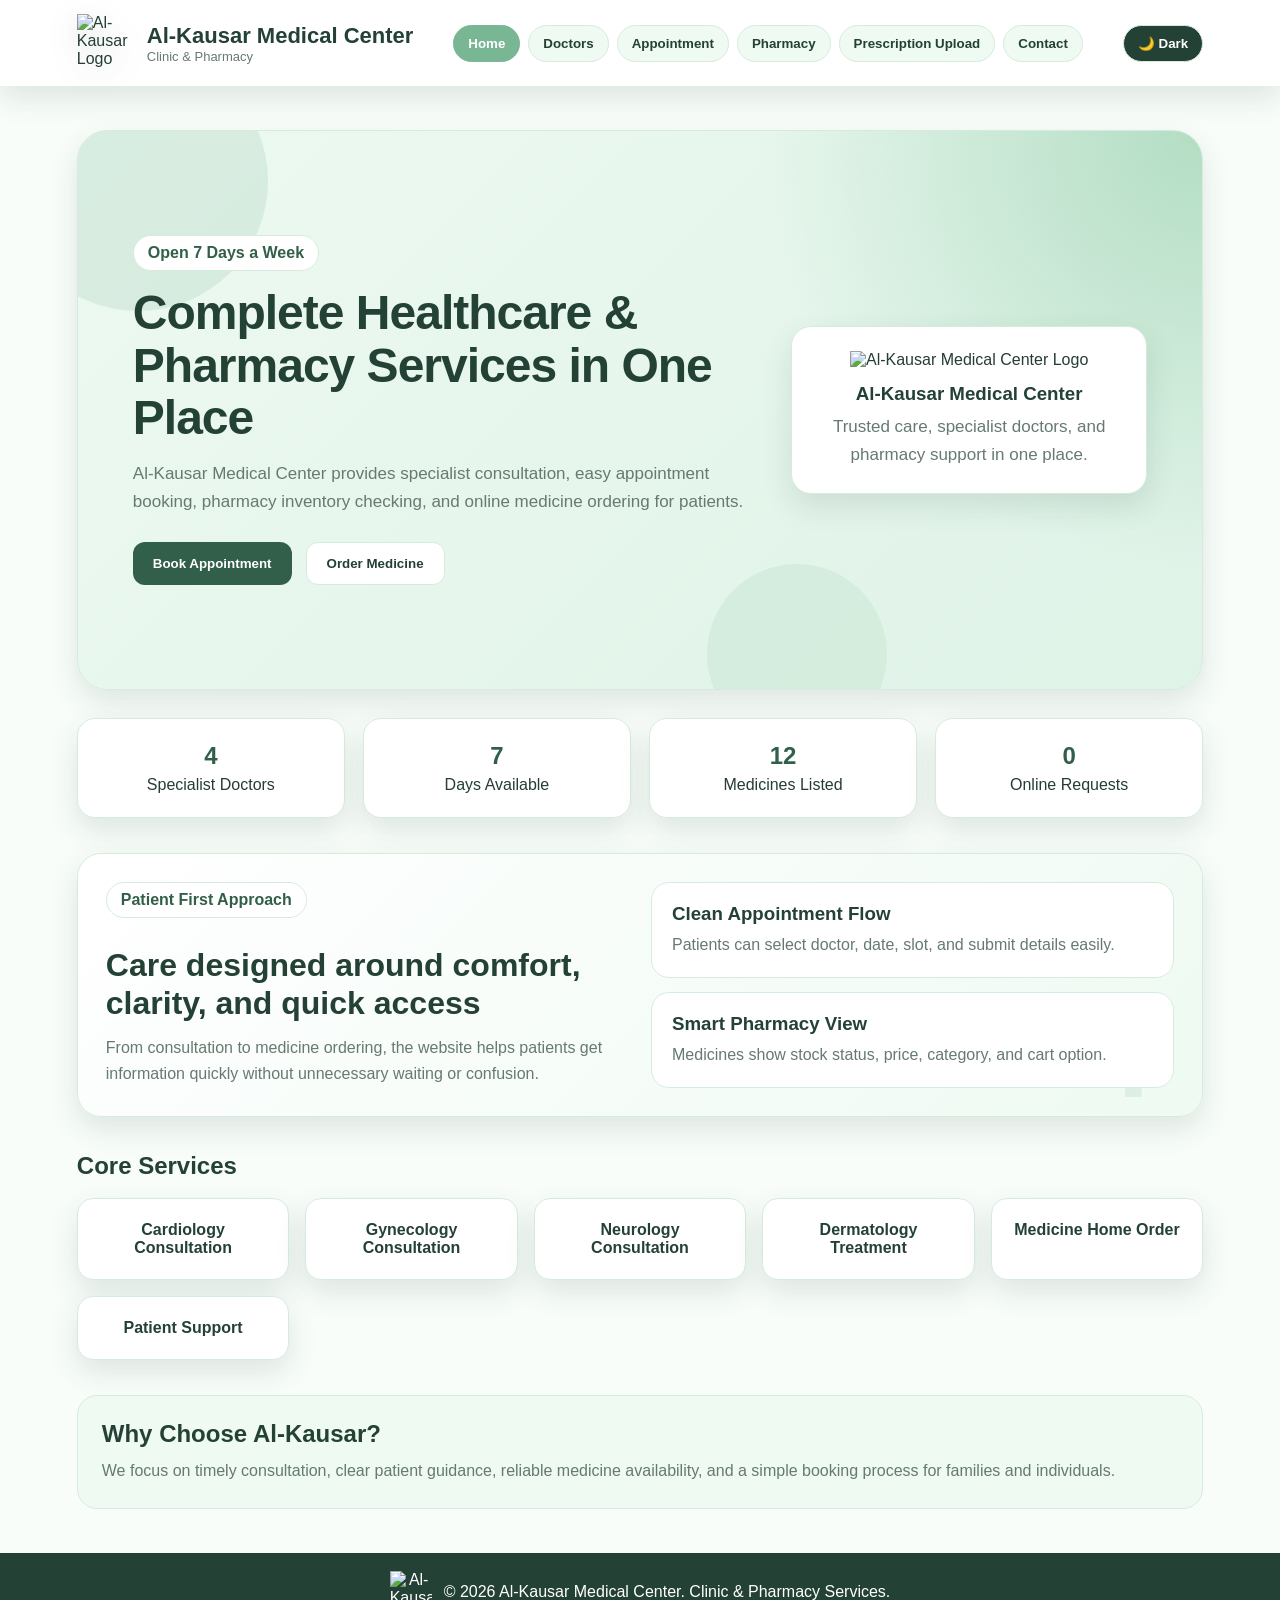
==== commit c60e86a5: "Add prescription upload using S3 presigned URL" ====
--- a/index.html
+++ b/index.html
@@ -31,19 +31,8 @@
       <button class="tab-btn" data-tab="prescription">Prescription Upload</button>
       <button class="tab-btn" data-tab="contact">Contact</button>
     </nav>
-    <button id="loginBtn" class="theme-toggle" title="Sign in with Amazon Cognito">🔐 Sign In</button>
     <button id="themeToggle" class="theme-toggle" title="Switch theme">🌙 Dark</button>
   </header>
-
-  <div id="securityBar" class="security-bar hidden">
-    <div class="security-bar-inner">
-      <span>🛡️ <strong>Security Status:</strong></span>
-      <span id="secAuth" class="sec-badge">🔐 JWT Auth</span>
-      <span id="secWAF" class="sec-badge">🛡️ AWS WAF Active</span>
-      <span id="secTLS" class="sec-badge">🔒 HTTPS</span>
-      <span id="secUser" class="sec-user"></span>
-    </div>
-  </div>
 
   <main>
     <section id="home" class="tab-section active-section">
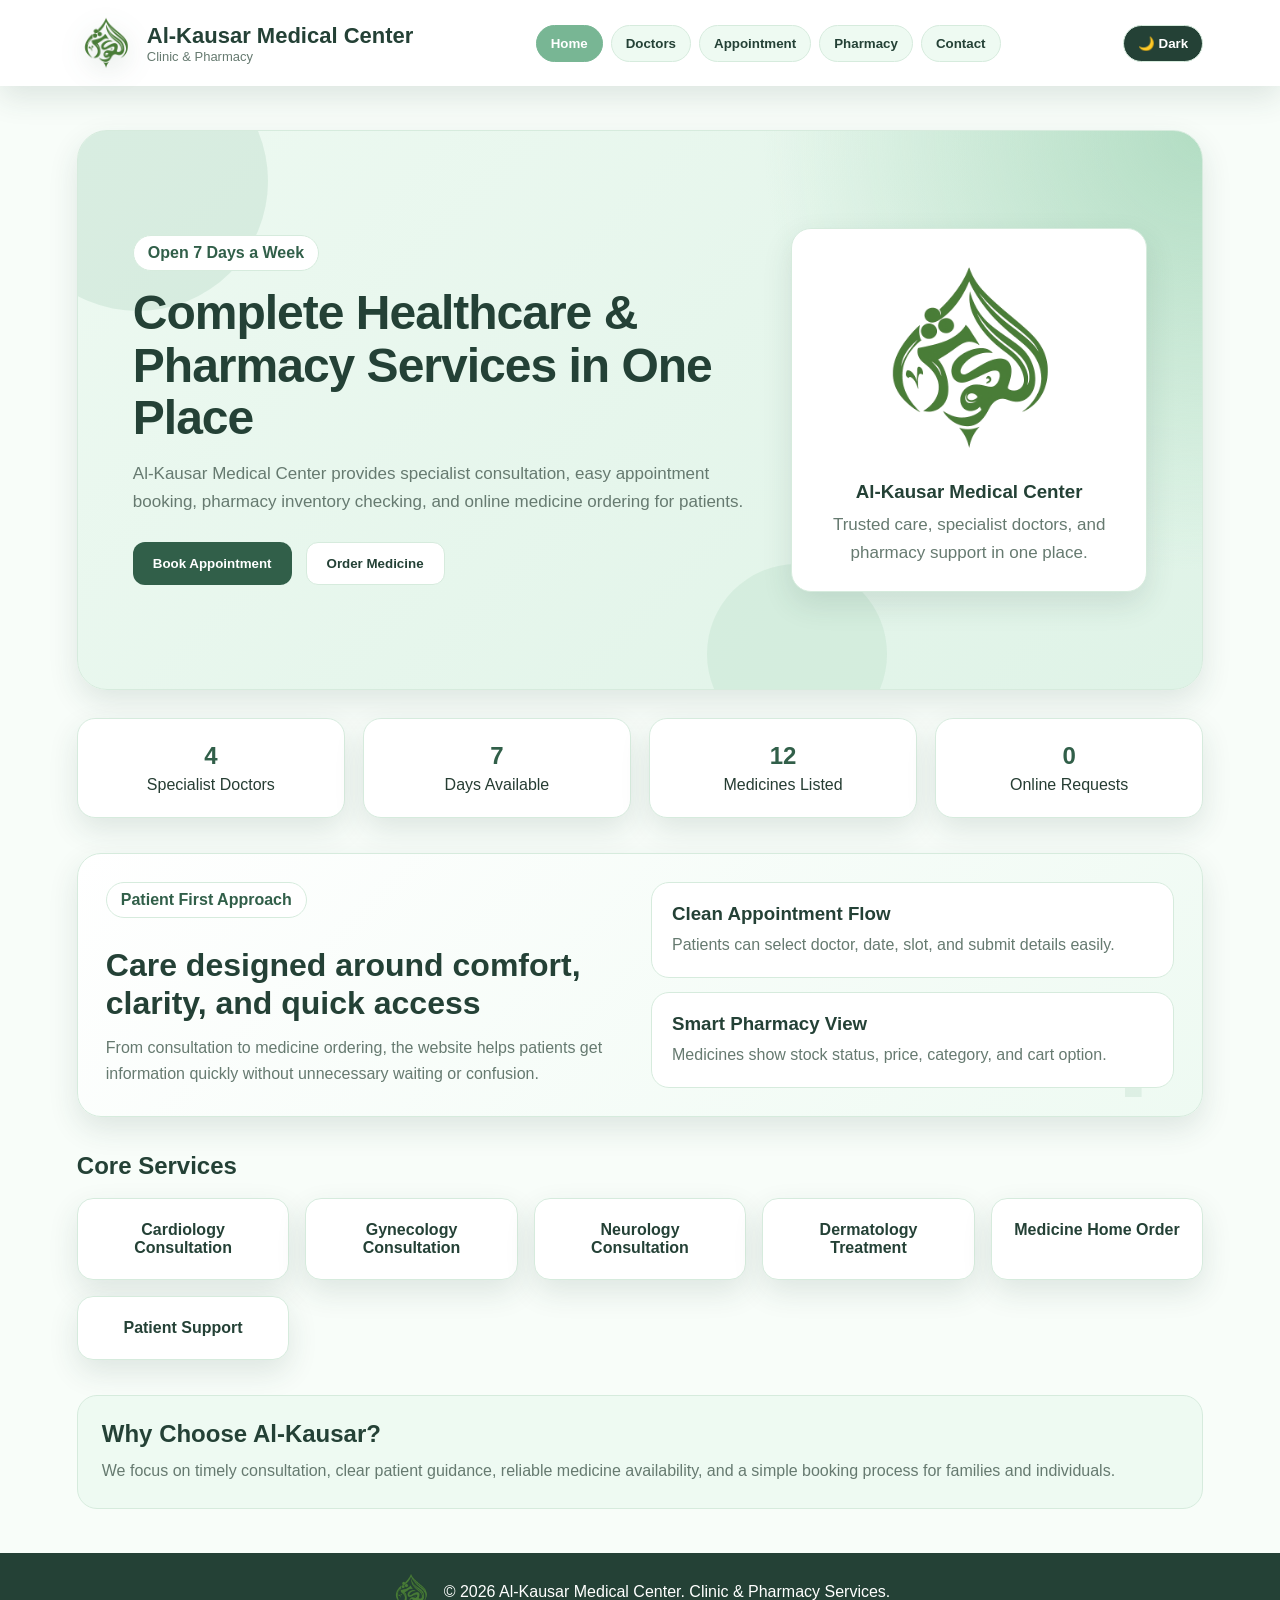
==== commit f83ca80b: "Initial Al-Kausar Medical Center website" ====
--- a/index.html
+++ b/index.html
@@ -28,7 +28,6 @@
       <button class="tab-btn" data-tab="doctors">Doctors</button>
       <button class="tab-btn" data-tab="appointment">Appointment</button>
       <button class="tab-btn" data-tab="pharmacy">Pharmacy</button>
-      <button class="tab-btn" data-tab="prescription">Prescription Upload</button>
       <button class="tab-btn" data-tab="contact">Contact</button>
     </nav>
     <button id="themeToggle" class="theme-toggle" title="Switch theme">🌙 Dark</button>
@@ -188,34 +187,6 @@
       <div id="orderResult" class="result-box hidden"></div>
     </section>
 
-
-    <section id="prescription" class="tab-section">
-      <div class="page-title">
-        <h1>Upload Prescription</h1>
-        <p>Upload prescription image or PDF securely using private S3 pre-signed URL storage.</p>
-      </div>
-
-      <div class="two-column">
-        <form id="prescriptionForm" class="form-card">
-          <h2>Prescription File</h2>
-          <input type="file" id="prescriptionFile" accept=".jpg,.jpeg,.png,.pdf" required />
-          <button type="submit" class="primary-btn">Upload Prescription</button>
-        </form>
-
-        <div class="info-card">
-          <h2>Upload Guidelines</h2>
-          <ul>
-            <li>Allowed file types: JPG, PNG, and PDF.</li>
-            <li>The file is uploaded to private Amazon S3 storage.</li>
-            <li>A temporary pre-signed URL is used for secure upload.</li>
-            <li>The upload link automatically expires after a short time.</li>
-          </ul>
-        </div>
-      </div>
-
-      <div id="prescriptionResult" class="result-box hidden"></div>
-    </section>
-
     <section id="contact" class="tab-section">
       <div class="page-title">
         <h1>Contact Us</h1>
--- a/style.css
+++ b/style.css
@@ -1371,40 +1371,3 @@
     padding-right: 4%;
   }
 }
-
-/* ---- Security bar + auth UI ---- */
-.security-bar {
-  background: linear-gradient(90deg, var(--deep, #0e4d4a), var(--dark, #123f3f));
-  color: #fff;
-  padding: 8px 22px;
-  font-size: 13px;
-  position: sticky;
-  top: 0;
-  z-index: 20;
-}
-
-.security-bar-inner {
-  max-width: 1200px;
-  margin: 0 auto;
-  display: flex;
-  flex-wrap: wrap;
-  align-items: center;
-  gap: 10px;
-}
-
-.sec-badge {
-  background: rgba(255, 255, 255, 0.12);
-  border: 1px solid rgba(255, 255, 255, 0.25);
-  padding: 3px 10px;
-  border-radius: 999px;
-  font-size: 11px;
-}
-
-.sec-user {
-  margin-left: auto;
-  font-weight: bold;
-}
-
-.theme-toggle.logged-in {
-  background: var(--green, #1e8e7e);
-}
